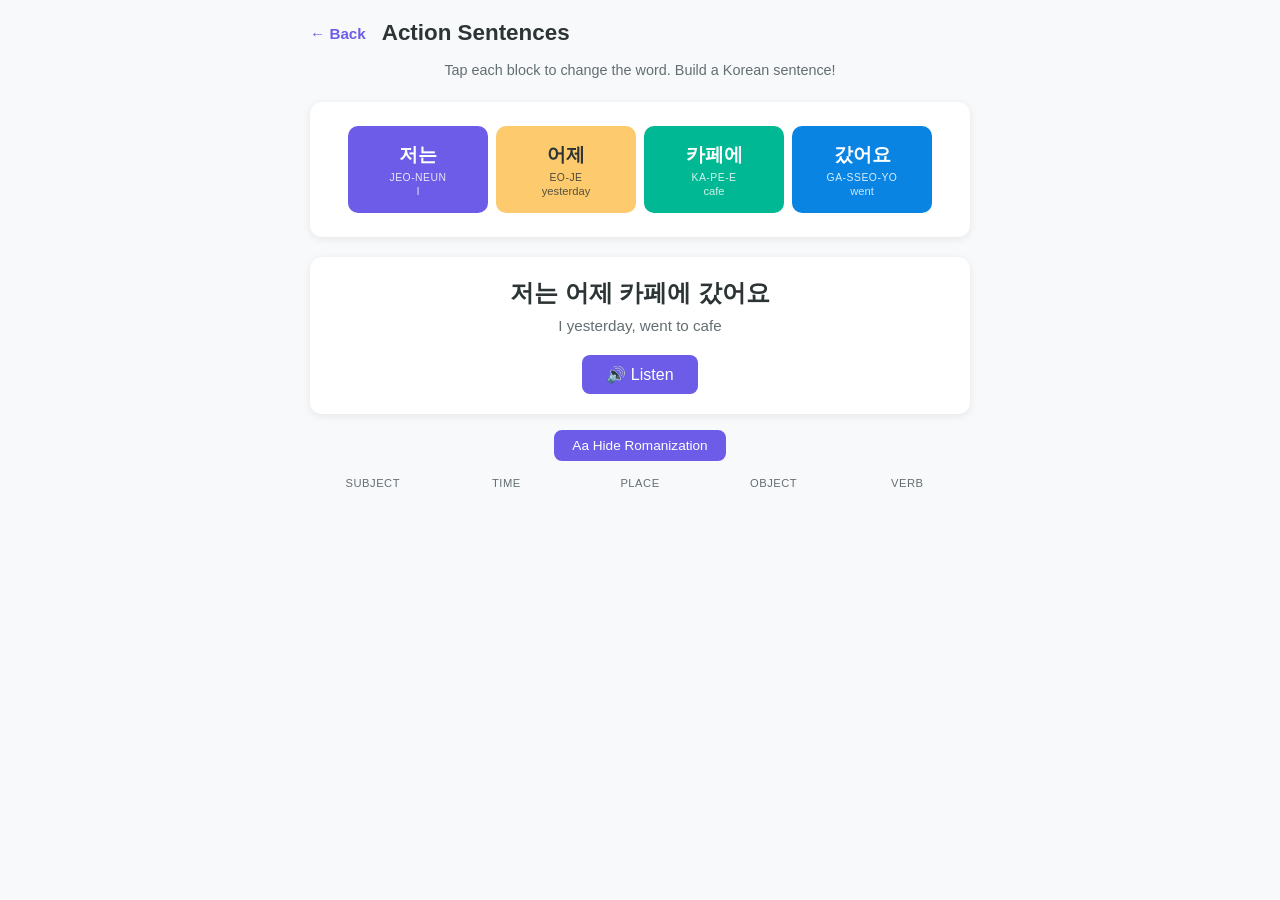
==== action.html @ ff0bfa03 "Initial commit: Korean practice app for Clayton - 이에요/예요 Builder (intro pattern with topic + noun bl" ====
<!DOCTYPE html>
<html lang="en">
<head>
  <meta charset="UTF-8">
  <meta name="viewport" content="width=device-width, initial-scale=1.0">
  <title>Action Sentences — Clayton</title>
  <link rel="stylesheet" href="css/styles.css">
</head>
<body>
  <div class="container builder-page">
    <header class="page-header">
      <a href="index.html" class="back-btn">&larr; Back</a>
      <h1>Action Sentences</h1>
    </header>

    <p class="instruction">Tap each block to change the word. Build a Korean sentence!</p>

    <div class="sentence-area" id="sentence-area">
      <div class="block-row">
        <div class="block" id="block-subject" data-slot="subject">
          <span class="block-kr"></span>
          <span class="block-rom"></span>
          <span class="block-en"></span>
        </div>
        <div class="block" id="block-time" data-slot="time">
          <span class="block-kr"></span>
          <span class="block-rom"></span>
          <span class="block-en"></span>
        </div>
        <div class="block" id="block-place" data-slot="place">
          <span class="block-kr"></span>
          <span class="block-rom"></span>
          <span class="block-en"></span>
        </div>
        <div class="block" id="block-object" data-slot="object">
          <span class="block-kr"></span>
          <span class="block-rom"></span>
          <span class="block-en"></span>
        </div>
        <div class="block" id="block-verb" data-slot="verb">
          <span class="block-kr"></span>
          <span class="block-rom"></span>
          <span class="block-en"></span>
        </div>
      </div>
    </div>

    <div class="result-area">
      <div class="full-sentence" id="full-sentence"></div>
      <div class="translation" id="translation"></div>
      <button class="tts-btn-large" id="speak-btn" title="Listen to sentence">🔊 Listen</button>
    </div>

    <div class="rom-toggle">
      <button class="btn-rom active" id="toggle-rom">Aa Hide Romanization</button>
    </div>

    <div class="slot-labels">
      <span>Subject</span>
      <span>Time</span>
      <span>Place</span>
      <span>Object</span>
      <span>Verb</span>
    </div>
  </div>

  <script src="js/common.js"></script>
  <script src="js/action-builder.js"></script>
</body>
</html>
---- css/styles.css ----
/* === Korean Practice — Sentence Builder === */

:root {
  --primary: #6C5CE7;
  --primary-light: #A29BFE;
  --accent: #00B894;
  --bg: #F8F9FA;
  --card-bg: #FFFFFF;
  --text: #2D3436;
  --text-light: #636E72;
  --border: #DFE6E9;
  --shadow: 0 2px 8px rgba(0,0,0,0.08);
  --radius: 12px;

  --block-subject: #6C5CE7;
  --block-time: #FDCB6E;
  --block-place: #00B894;
  --block-object: #E17055;
  --block-verb: #0984E3;
  --block-adverb: #E84393;
  --block-adjective: #00CEC9;
}

* { box-sizing: border-box; margin: 0; padding: 0; }

body {
  font-family: -apple-system, BlinkMacSystemFont, 'Segoe UI', sans-serif;
  background: var(--bg);
  color: var(--text);
  min-height: 100vh;
}

.container {
  max-width: 700px;
  margin: 0 auto;
  padding: 20px;
}

/* --- Index Page --- */
.index-page { text-align: center; padding-top: 60px; }

.app-header h1 {
  font-size: 1.8rem;
  margin-bottom: 8px;
}

.student-name { color: var(--primary); }

.subtitle {
  color: var(--text-light);
  font-size: 1rem;
  margin-bottom: 40px;
}

.pattern-cards {
  display: flex;
  flex-direction: column;
  gap: 20px;
  max-width: 400px;
  margin: 0 auto;
}

.pattern-card {
  display: block;
  background: var(--card-bg);
  border-radius: var(--radius);
  padding: 28px 24px;
  text-decoration: none;
  color: var(--text);
  box-shadow: var(--shadow);
  border: 2px solid transparent;
  transition: transform 0.15s, border-color 0.15s;
}

.pattern-card:hover {
  transform: translateY(-2px);
  border-color: var(--primary-light);
}

.card-icon { font-size: 2.5rem; display: block; margin-bottom: 12px; }

.pattern-card h2 { font-size: 1.3rem; margin-bottom: 8px; }

.card-desc { color: var(--text-light); font-size: 0.9rem; margin-bottom: 12px; }

.card-example {
  background: var(--bg);
  padding: 8px 14px;
  border-radius: 8px;
  font-size: 1rem;
  color: var(--primary);
}

.app-footer {
  margin-top: 40px;
  color: var(--text-light);
  font-size: 0.85rem;
}

/* --- Builder Pages --- */
.page-header {
  display: flex;
  align-items: center;
  gap: 16px;
  margin-bottom: 16px;
}

.page-header h1 { font-size: 1.4rem; }

.back-btn {
  text-decoration: none;
  color: var(--primary);
  font-weight: 600;
  font-size: 0.95rem;
}

.instruction {
  color: var(--text-light);
  font-size: 0.9rem;
  margin-bottom: 24px;
  text-align: center;
}

/* --- Sentence Blocks --- */
.sentence-area {
  background: var(--card-bg);
  border-radius: var(--radius);
  padding: 24px 16px;
  box-shadow: var(--shadow);
  margin-bottom: 20px;
}

.block-row {
  display: flex;
  gap: 8px;
  flex-wrap: wrap;
  justify-content: center;
}

.block {
  flex: 1;
  min-width: 80px;
  max-width: 140px;
  padding: 14px 8px;
  border-radius: 10px;
  text-align: center;
  cursor: pointer;
  user-select: none;
  transition: transform 0.12s, box-shadow 0.12s;
  border: 2px solid transparent;
}

.block:active { transform: scale(0.95); }

.block:hover {
  box-shadow: 0 4px 12px rgba(0,0,0,0.15);
}

.block[data-slot="subject"] { background: var(--block-subject); color: #fff; }
.block[data-slot="time"] { background: var(--block-time); color: var(--text); }
.block[data-slot="place"] { background: var(--block-place); color: #fff; }
.block[data-slot="object"] { background: var(--block-object); color: #fff; }
.block[data-slot="verb"] { background: var(--block-verb); color: #fff; }
.block[data-slot="adverb"] { background: var(--block-adverb); color: #fff; }
.block[data-slot="adjective"] { background: var(--block-adjective); color: #fff; }

.block-kr {
  display: block;
  font-size: 1.2rem;
  font-weight: 700;
  margin-bottom: 4px;
}

.block-rom {
  display: block;
  font-size: 0.65rem;
  opacity: 0.85;
  margin-bottom: 2px;
  text-transform: uppercase;
  letter-spacing: 0.5px;
}

.block-en {
  display: block;
  font-size: 0.7rem;
  opacity: 0.8;
}

.block.pulse {
  animation: pulse 0.3s ease;
}

@keyframes pulse {
  0% { transform: scale(1); }
  50% { transform: scale(1.08); }
  100% { transform: scale(1); }
}

/* --- Result Area --- */
.result-area {
  text-align: center;
  padding: 20px;
  background: var(--card-bg);
  border-radius: var(--radius);
  box-shadow: var(--shadow);
  margin-bottom: 16px;
}

.full-sentence {
  font-size: 1.5rem;
  font-weight: 700;
  margin-bottom: 8px;
  color: var(--text);
  min-height: 2rem;
}

.translation {
  font-size: 0.95rem;
  color: var(--text-light);
  margin-bottom: 16px;
  min-height: 1.4rem;
}

.tts-btn-large {
  background: var(--primary);
  color: #fff;
  border: none;
  padding: 10px 24px;
  border-radius: 8px;
  font-size: 1rem;
  cursor: pointer;
  transition: background 0.15s;
}

.tts-btn-large:hover { background: var(--primary-light); }
.tts-btn-large:active { transform: scale(0.97); }

/* --- Slot Labels --- */
.slot-labels {
  display: flex;
  justify-content: center;
  gap: 8px;
  flex-wrap: wrap;
}

.slot-labels span {
  flex: 1;
  min-width: 80px;
  max-width: 140px;
  text-align: center;
  font-size: 0.7rem;
  color: var(--text-light);
  text-transform: uppercase;
  letter-spacing: 0.5px;
}

/* --- Adverb Toggle --- */
.adverb-toggle {
  text-align: center;
  margin-bottom: 16px;
}

.btn-adverb {
  background: var(--block-adverb);
  color: #fff;
  border: none;
  padding: 8px 20px;
  border-radius: 8px;
  font-size: 0.9rem;
  cursor: pointer;
  transition: opacity 0.15s;
}

.btn-adverb:hover { opacity: 0.85; }
.btn-adverb.active { background: var(--text-light); }

/* --- Romanization Toggle --- */
.rom-toggle {
  text-align: center;
  margin-bottom: 16px;
}

.btn-rom {
  background: var(--card-bg);
  color: var(--text);
  border: 2px solid var(--border);
  padding: 6px 16px;
  border-radius: 8px;
  font-size: 0.85rem;
  cursor: pointer;
  transition: border-color 0.15s, background 0.15s;
}

.btn-rom:hover { border-color: var(--primary-light); }
.btn-rom.active { background: var(--primary); color: #fff; border-color: var(--primary); }

body.hide-rom .block-rom { display: none !important; }
body.hide-rom .card-romanization { display: none !important; }

/* --- Flashcard Page --- */
.category-tabs {
  display: flex;
  gap: 6px;
  flex-wrap: wrap;
  justify-content: center;
  margin-bottom: 20px;
}

.cat-tab {
  background: var(--card-bg);
  border: 2px solid var(--border);
  padding: 6px 14px;
  border-radius: 20px;
  font-size: 0.75rem;
  cursor: pointer;
  transition: all 0.15s;
}

.cat-tab:hover { border-color: var(--primary-light); }
.cat-tab.active { background: var(--primary); color: #fff; border-color: var(--primary); }

.flashcard-area {
  display: flex;
  justify-content: center;
  margin-bottom: 20px;
  perspective: 1000px;
}

.flashcard {
  width: 300px;
  height: 200px;
  cursor: pointer;
  perspective: 1000px;
}

.flashcard-inner {
  width: 100%;
  height: 100%;
  position: relative;
  transition: transform 0.5s;
  transform-style: preserve-3d;
}

.flashcard-inner.flipped {
  transform: rotateY(180deg);
}

.flashcard-front, .flashcard-back {
  position: absolute;
  width: 100%;
  height: 100%;
  backface-visibility: hidden;
  border-radius: var(--radius);
  box-shadow: var(--shadow);
  display: flex;
  flex-direction: column;
  align-items: center;
  justify-content: center;
  padding: 20px;
}

.flashcard-front {
  background: var(--primary);
  color: #fff;
}

.flashcard-back {
  background: var(--card-bg);
  color: var(--text);
  transform: rotateY(180deg);
}

.card-korean {
  font-size: 2.2rem;
  font-weight: 700;
}

.card-english {
  font-size: 1.3rem;
  font-weight: 600;
  margin-bottom: 8px;
}

.card-romanization {
  font-size: 0.9rem;
  color: var(--text-light);
  text-transform: uppercase;
  letter-spacing: 0.5px;
}

.tts-btn {
  background: rgba(255,255,255,0.2);
  border: none;
  padding: 8px 16px;
  border-radius: 8px;
  font-size: 1.2rem;
  cursor: pointer;
  position: absolute;
  bottom: 12px;
  right: 12px;
  transition: background 0.15s;
}

.tts-btn:hover { background: rgba(255,255,255,0.3); }

.flashcard-controls {
  display: flex;
  align-items: center;
  justify-content: center;
  gap: 24px;
  margin-bottom: 16px;
}

.fc-btn {
  background: var(--card-bg);
  border: 2px solid var(--border);
  width: 48px;
  height: 48px;
  border-radius: 50%;
  font-size: 1.2rem;
  cursor: pointer;
  transition: all 0.15s;
  display: flex;
  align-items: center;
  justify-content: center;
}

.fc-btn:hover { border-color: var(--primary); background: var(--primary); color: #fff; }

.fc-progress {
  font-size: 1rem;
  color: var(--text-light);
  font-weight: 600;
  min-width: 80px;
  text-align: center;
}

.flashcard-actions {
  display: flex;
  gap: 12px;
  justify-content: center;
  margin-bottom: 16px;
}

.fc-action-btn {
  background: var(--card-bg);
  border: 2px solid var(--border);
  padding: 8px 16px;
  border-radius: 8px;
  font-size: 0.85rem;
  cursor: pointer;
  transition: all 0.15s;
}

.fc-action-btn:hover { border-color: var(--primary-light); }

/* --- Utilities --- */
.hidden { display: none !important; }

/* --- Responsive --- */
@media (max-width: 500px) {
  .block {
    min-width: 60px;
    max-width: 110px;
    padding: 10px 6px;
  }
  .block-kr { font-size: 1rem; }
  .full-sentence { font-size: 1.25rem; }
  .index-page { padding-top: 30px; }
  .app-header h1 { font-size: 1.5rem; }
  .flashcard { width: 260px; height: 180px; }
  .card-korean { font-size: 1.8rem; }
  .cat-tab { padding: 4px 10px; font-size: 0.7rem; }
}
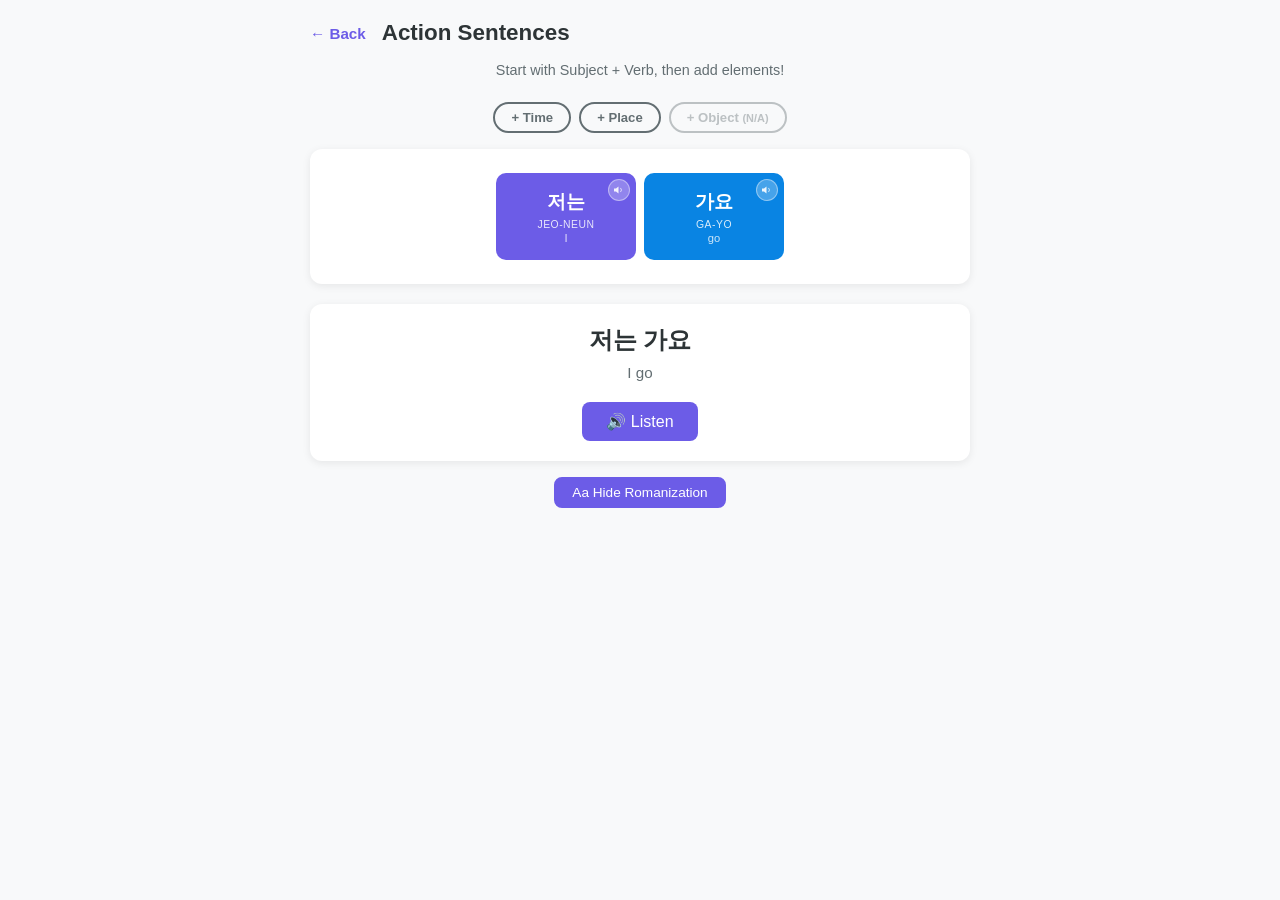
==== commit bbbfb3a4: "Fix sentence builder UX + semantic compatibility - Optional time/place/object toggles in Action Buil" ====
--- a/action.html
+++ b/action.html
@@ -3,7 +3,7 @@
 <head>
   <meta charset="UTF-8">
   <meta name="viewport" content="width=device-width, initial-scale=1.0">
-  <title>Action Sentences — Clayton</title>
+  <title>Action Sentences — STUDENT_NAME</title>
   <link rel="stylesheet" href="css/styles.css">
 </head>
 <body>
@@ -13,7 +13,13 @@
       <h1>Action Sentences</h1>
     </header>
 
-    <p class="instruction">Tap each block to change the word. Build a Korean sentence!</p>
+    <p class="instruction">Start with Subject + Verb, then add elements!</p>
+
+    <div class="element-toggles">
+      <button class="element-toggle" data-element="time">+ Time</button>
+      <button class="element-toggle" data-element="place">+ Place</button>
+      <button class="element-toggle" data-element="object">+ Object</button>
+    </div>
 
     <div class="sentence-area" id="sentence-area">
       <div class="block-row">
@@ -22,17 +28,17 @@
           <span class="block-rom"></span>
           <span class="block-en"></span>
         </div>
-        <div class="block" id="block-time" data-slot="time">
+        <div class="block hidden" id="block-time" data-slot="time">
           <span class="block-kr"></span>
           <span class="block-rom"></span>
           <span class="block-en"></span>
         </div>
-        <div class="block" id="block-place" data-slot="place">
+        <div class="block hidden" id="block-place" data-slot="place">
           <span class="block-kr"></span>
           <span class="block-rom"></span>
           <span class="block-en"></span>
         </div>
-        <div class="block" id="block-object" data-slot="object">
+        <div class="block hidden" id="block-object" data-slot="object">
           <span class="block-kr"></span>
           <span class="block-rom"></span>
           <span class="block-en"></span>
@@ -54,14 +60,6 @@
     <div class="rom-toggle">
       <button class="btn-rom active" id="toggle-rom">Aa Hide Romanization</button>
     </div>
-
-    <div class="slot-labels">
-      <span>Subject</span>
-      <span>Time</span>
-      <span>Place</span>
-      <span>Object</span>
-      <span>Verb</span>
-    </div>
   </div>
 
   <script src="js/common.js"></script>
--- a/css/styles.css
+++ b/css/styles.css
@@ -254,6 +254,42 @@
   letter-spacing: 0.5px;
 }
 
+/* --- Element Toggle Buttons (Action Builder) --- */
+.element-toggles {
+  display: flex;
+  gap: 8px;
+  justify-content: center;
+  margin-bottom: 16px;
+  flex-wrap: wrap;
+}
+
+.element-toggle {
+  background: var(--bg-card);
+  color: var(--text-light);
+  border: 2px solid var(--text-light);
+  padding: 6px 16px;
+  border-radius: 20px;
+  font-size: 0.82rem;
+  font-weight: 600;
+  cursor: pointer;
+  transition: all 0.2s;
+}
+
+.element-toggle:hover {
+  background: rgba(107, 114, 128, 0.1);
+}
+
+.element-toggle.active {
+  background: var(--primary);
+  color: #fff;
+  border-color: var(--primary);
+}
+
+.element-toggle:disabled {
+  opacity: 0.4;
+  cursor: not-allowed;
+}
+
 /* --- Adverb Toggle --- */
 .adverb-toggle {
   text-align: center;
@@ -453,6 +489,58 @@
 }
 
 .fc-action-btn:hover { border-color: var(--primary-light); }
+
+/* --- Block TTS Button --- */
+.block {
+  position: relative;
+}
+
+.block-tts-btn {
+  position: absolute;
+  top: 4px;
+  right: 4px;
+  width: 22px;
+  height: 22px;
+  border-radius: 50%;
+  background: rgba(255,255,255,0.25);
+  border: 1.5px solid rgba(255,255,255,0.4);
+  cursor: pointer;
+  display: flex;
+  align-items: center;
+  justify-content: center;
+  transition: background 0.15s, transform 0.15s;
+  padding: 0;
+  z-index: 2;
+}
+
+.block-tts-btn:hover {
+  background: rgba(255,255,255,0.45);
+  transform: scale(1.15);
+}
+
+.block-tts-btn:active {
+  transform: scale(0.9);
+}
+
+.block-tts-btn svg {
+  width: 12px;
+  height: 12px;
+  fill: rgba(255,255,255,0.9);
+}
+
+/* Time block has dark text, adjust TTS button */
+.block[data-slot="time"] .block-tts-btn {
+  background: rgba(0,0,0,0.1);
+  border-color: rgba(0,0,0,0.2);
+}
+
+.block[data-slot="time"] .block-tts-btn:hover {
+  background: rgba(0,0,0,0.2);
+}
+
+.block[data-slot="time"] .block-tts-btn svg {
+  fill: rgba(0,0,0,0.6);
+}
 
 /* --- Utilities --- */
 .hidden { display: none !important; }
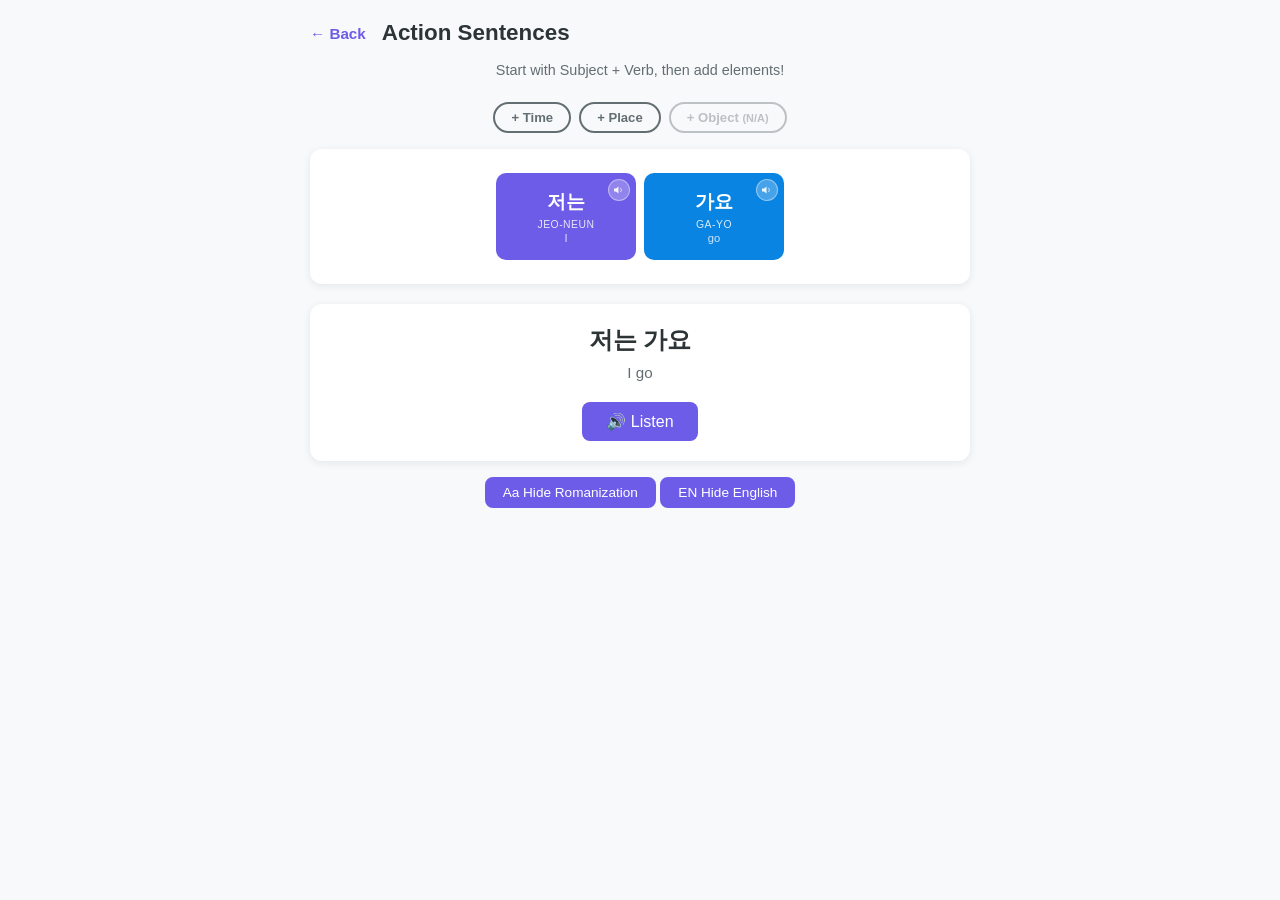
==== commit 2268b1f5: "Add Hide English toggle alongside Hide Romanization New button lets students hide English translatio" ====
--- a/action.html
+++ b/action.html
@@ -3,7 +3,7 @@
 <head>
   <meta charset="UTF-8">
   <meta name="viewport" content="width=device-width, initial-scale=1.0">
-  <title>Action Sentences — STUDENT_NAME</title>
+  <title>Action Sentences — Clayton</title>
   <link rel="stylesheet" href="css/styles.css">
 </head>
 <body>
@@ -59,6 +59,7 @@
 
     <div class="rom-toggle">
       <button class="btn-rom active" id="toggle-rom">Aa Hide Romanization</button>
+      <button class="btn-rom active" id="toggle-en">EN Hide English</button>
     </div>
   </div>
 
--- a/css/styles.css
+++ b/css/styles.css
@@ -332,6 +332,8 @@
 
 body.hide-rom .block-rom { display: none !important; }
 body.hide-rom .card-romanization { display: none !important; }
+body.hide-en .block-en { display: none !important; }
+body.hide-en .card-english { display: none !important; }
 
 /* --- Flashcard Page --- */
 .category-tabs {
@@ -541,6 +543,112 @@
 .block[data-slot="time"] .block-tts-btn svg {
   fill: rgba(0,0,0,0.6);
 }
+
+/* --- Response Tracking Buttons --- */
+.response-buttons {
+  display: flex;
+  gap: 10px;
+  justify-content: center;
+  margin-bottom: 16px;
+}
+
+.resp-btn {
+  flex: 1;
+  max-width: 120px;
+  padding: 12px 8px;
+  border-radius: 10px;
+  font-size: 0.9rem;
+  font-weight: 600;
+  cursor: pointer;
+  transition: all 0.15s;
+  border: 2px solid transparent;
+}
+
+.resp-know {
+  background: #00B894;
+  color: #fff;
+  border-color: #00B894;
+}
+
+.resp-know:hover { background: #00a381; }
+
+.resp-unsure {
+  background: #FDCB6E;
+  color: #2D3436;
+  border-color: #FDCB6E;
+}
+
+.resp-unsure:hover { background: #f0be4a; }
+
+.resp-dont-know {
+  background: #E17055;
+  color: #fff;
+  border-color: #E17055;
+}
+
+.resp-dont-know:hover { background: #d05a40; }
+
+.resp-btn.resp-used {
+  transform: scale(0.92);
+  opacity: 0.6;
+}
+
+/* --- Mastery Stats --- */
+.mastery-stats {
+  text-align: center;
+  font-size: 0.8rem;
+  color: var(--text-light);
+  margin-bottom: 12px;
+  letter-spacing: 0.5px;
+}
+
+.mastery-stats .stat-know { color: #00B894; font-weight: 600; }
+.mastery-stats .stat-unsure { color: #FDCB6E; font-weight: 600; }
+.mastery-stats .stat-dont-know { color: #E17055; font-weight: 600; }
+
+/* --- Card Status Badge --- */
+.card-badge {
+  position: absolute;
+  top: 8px;
+  left: 8px;
+  width: 10px;
+  height: 10px;
+  border-radius: 50%;
+  z-index: 2;
+}
+
+.card-badge.know { background: #00B894; }
+.card-badge.unsure { background: #FDCB6E; }
+.card-badge.dont-know { background: #E17055; }
+
+/* --- Review Banner --- */
+.review-banner {
+  text-align: center;
+  background: var(--primary);
+  color: #fff;
+  padding: 8px;
+  border-radius: 8px;
+  margin-bottom: 12px;
+  display: flex;
+  justify-content: center;
+  align-items: center;
+  gap: 12px;
+  font-size: 0.85rem;
+  font-weight: 600;
+}
+
+.review-exit-btn {
+  background: rgba(255,255,255,0.2);
+  border: none;
+  color: #fff;
+  padding: 4px 12px;
+  border-radius: 6px;
+  cursor: pointer;
+  font-size: 0.8rem;
+  transition: background 0.15s;
+}
+
+.review-exit-btn:hover { background: rgba(255,255,255,0.35); }
 
 /* --- Utilities --- */
 .hidden { display: none !important; }
